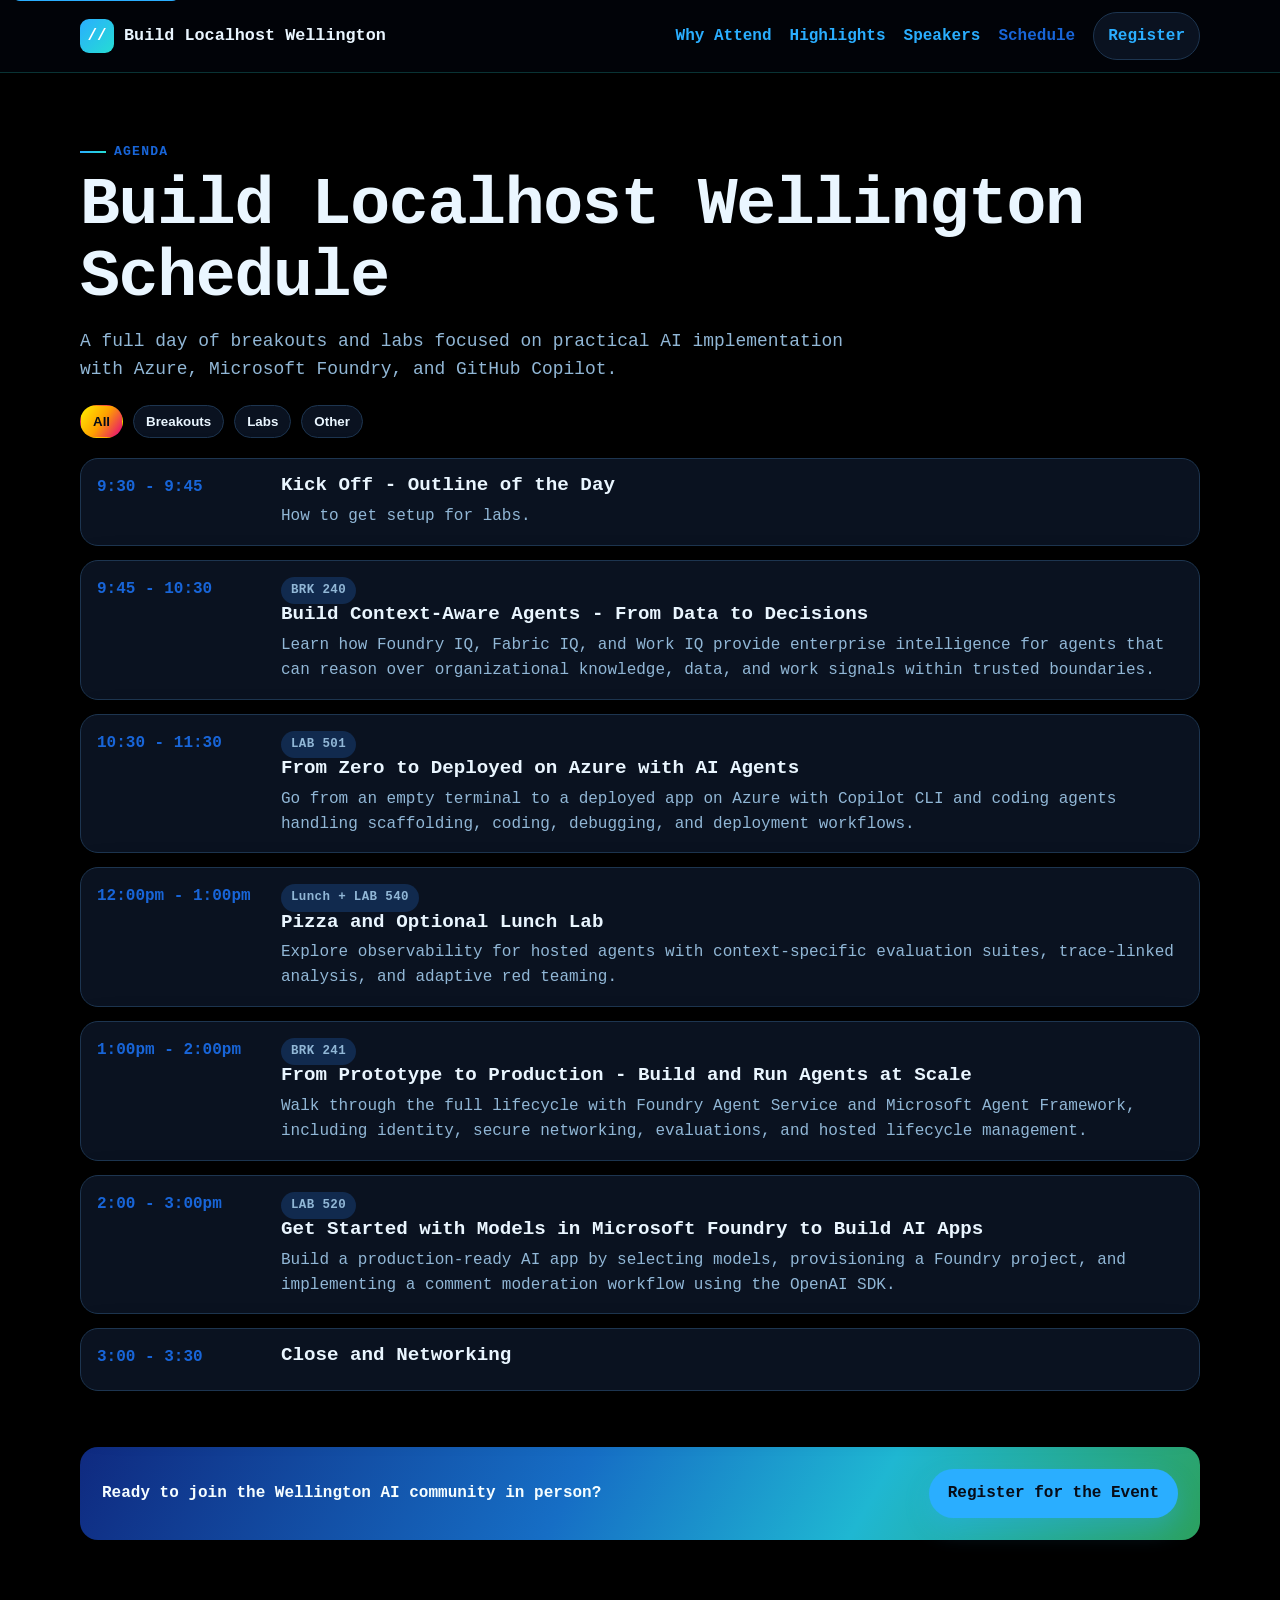
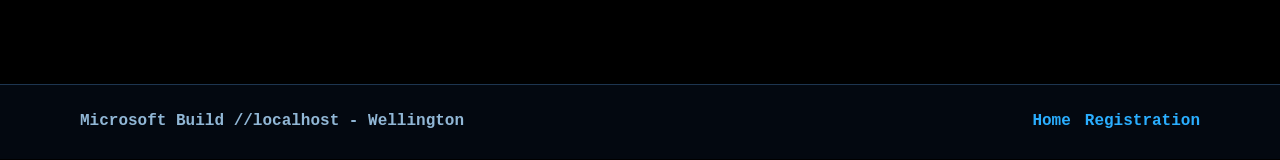
==== docs/schedule.html @ 283581ad "Initial build outline" ====
<!doctype html>
<html lang="en">
  <head>
    <meta charset="utf-8" />
    <meta name="viewport" content="width=device-width, initial-scale=1" />
    <title>Schedule | Microsoft Build //localhost - Wellington</title>
    <meta
      name="description"
      content="Full event agenda for Microsoft Build //localhost Wellington, including session topics and lab details."
    />
    <link rel="preconnect" href="https://fonts.googleapis.com" />
    <link rel="preconnect" href="https://fonts.gstatic.com" crossorigin />
    <link
      href="https://fonts.googleapis.com/css2?family=IBM+Plex+Sans:wght@400;500;600;700&family=Space+Grotesk:wght@600;700&display=swap"
      rel="stylesheet"
    />
    <link rel="stylesheet" href="assets/css/style.css" />
  </head>
  <body>
    <a class="skip-link" href="#main">Skip to content</a>

    <header class="site-header">
      <div class="shell nav-wrap">
        <a class="brand" href="index.html" aria-label="Build Localhost Wellington home">
          <span class="brand-mark" aria-hidden="true">//</span>
          <span class="brand-text">Build Localhost Wellington</span>
        </a>

        <button class="nav-toggle" aria-expanded="false" aria-controls="site-nav" aria-label="Open menu">
          Menu
        </button>

        <nav id="site-nav" class="site-nav" aria-label="Primary">
          <a href="index.html#why">Why Attend</a>
          <a href="index.html#highlights">Highlights</a>
          <a href="index.html#speakers">Speakers</a>
          <a href="schedule.html" aria-current="page">Schedule</a>
          <a class="btn btn-quiet" href="https://developer.microsoft.com/en-us/reactor/events/27230/" target="_blank" rel="noreferrer">Register</a>
        </nav>
      </div>
    </header>

    <main id="main" class="section">
      <div class="shell">
        <p class="kicker">Agenda</p>
        <h1 class="page-title">Build Localhost Wellington Schedule</h1>
        <p class="lead compact">
          A full day of breakouts and labs focused on practical AI implementation with Azure, Microsoft Foundry,
          and GitHub Copilot.
        </p>

        <div class="filter-row" role="group" aria-label="Filter sessions">
          <button class="filter-btn is-active" data-filter="all">All</button>
          <button class="filter-btn" data-filter="brk">Breakouts</button>
          <button class="filter-btn" data-filter="lab">Labs</button>
          <button class="filter-btn" data-filter="other">Other</button>
        </div>

        <section class="agenda" aria-label="Event sessions">
          <article class="session-card" data-type="other">
            <div class="session-time">9:30 - 9:45</div>
            <div class="session-main">
              <h2>Kick Off - Outline of the Day</h2>
              <p>How to get setup for labs.</p>
            </div>
          </article>

          <article class="session-card" data-type="brk">
            <div class="session-time">9:45 - 10:30</div>
            <div class="session-main">
              <p class="tag">BRK 240</p>
              <h2>Build Context-Aware Agents - From Data to Decisions</h2>
              <p>
                Learn how Foundry IQ, Fabric IQ, and Work IQ provide enterprise intelligence for agents that can
                reason over organizational knowledge, data, and work signals within trusted boundaries.
              </p>
            </div>
          </article>

          <article class="session-card" data-type="lab">
            <div class="session-time">10:30 - 11:30</div>
            <div class="session-main">
              <p class="tag">LAB 501</p>
              <h2>From Zero to Deployed on Azure with AI Agents</h2>
              <p>
                Go from an empty terminal to a deployed app on Azure with Copilot CLI and coding agents handling
                scaffolding, coding, debugging, and deployment workflows.
              </p>
            </div>
          </article>

          <article class="session-card" data-type="lab">
            <div class="session-time">12:00pm - 1:00pm</div>
            <div class="session-main">
              <p class="tag">Lunch + LAB 540</p>
              <h2>Pizza and Optional Lunch Lab</h2>
              <p>
                Explore observability for hosted agents with context-specific evaluation suites, trace-linked
                analysis, and adaptive red teaming.
              </p>
            </div>
          </article>

          <article class="session-card" data-type="brk">
            <div class="session-time">1:00pm - 2:00pm</div>
            <div class="session-main">
              <p class="tag">BRK 241</p>
              <h2>From Prototype to Production - Build and Run Agents at Scale</h2>
              <p>
                Walk through the full lifecycle with Foundry Agent Service and Microsoft Agent Framework, including
                identity, secure networking, evaluations, and hosted lifecycle management.
              </p>
            </div>
          </article>

          <article class="session-card" data-type="lab">
            <div class="session-time">2:00 - 3:00pm</div>
            <div class="session-main">
              <p class="tag">LAB 520</p>
              <h2>Get Started with Models in Microsoft Foundry to Build AI Apps</h2>
              <p>
                Build a production-ready AI app by selecting models, provisioning a Foundry project, and implementing
                a comment moderation workflow using the OpenAI SDK.
              </p>
            </div>
          </article>

          <article class="session-card" data-type="other">
            <div class="session-time">3:00 - 3:30</div>
            <div class="session-main">
              <h2>Close and Networking</h2>
            </div>
          </article>
        </section>

        <section class="section-band mini-band">
          <div class="band-layout">
            <p class="band-text">Ready to join the Wellington AI community in person?</p>
            <a class="btn btn-primary" href="https://developer.microsoft.com/en-us/reactor/events/27230/" target="_blank" rel="noreferrer">Register for the Event</a>
          </div>
        </section>
      </div>
    </main>

    <footer class="site-footer">
      <div class="shell footer-layout">
        <p>Microsoft Build //localhost - Wellington</p>
        <div class="footer-links">
          <a href="index.html">Home</a>
          <a href="https://developer.microsoft.com/en-us/reactor/events/27230/" target="_blank" rel="noreferrer">Registration</a>
        </div>
      </div>
    </footer>

    <script src="assets/js/main.js"></script>
  </body>
</html>
---- docs/assets/css/style.css ----
:root {
  --bg: #000000;
  --ink: #eaf6ff;
  --muted: #91b7d6;
  --surface: #0a1220;
  --line: #1d3550;
  --brand: #2aaeff;
  --brand-strong: #1865d8;
  --accent: #25ddd3;
  --warm: #ff9f00;
  --magenta: #e4007f;
  --yellow: #fff000;
  --green: #2eff00;
  --shadow: 0 20px 40px rgba(0, 0, 0, 0.45);
  --radius: 18px;
  --shell: min(1120px, 92vw);
  --font-title: "Cascadia Code", "Cascadia Mono", "Segoe UI Mono", Consolas, monospace;
}

* {
  box-sizing: border-box;
}

html,
body {
  margin: 0;
  padding: 0;
}

body {
  font-family: var(--font-title);
  color: var(--ink);
  background: var(--bg);
  line-height: 1.55;
}

img {
  max-width: 100%;
  height: auto;
  display: block;
}

a {
  color: var(--brand);
}

a:hover {
  color: var(--brand-strong);
}

.skip-link {
  position: absolute;
  top: -40px;
  left: 12px;
  background: var(--brand);
  color: #fff;
  padding: 8px 12px;
  border-radius: 8px;
  z-index: 1000;
}

.skip-link:focus {
  top: 12px;
}

.shell {
  width: var(--shell);
  margin-inline: auto;
}

.site-header {
  position: sticky;
  top: 0;
  z-index: 30;
  border-bottom: 1px solid rgba(37, 221, 211, 0.22);
  backdrop-filter: blur(8px);
  background: rgba(2, 4, 10, 0.88);
}

.nav-wrap {
  min-height: 72px;
  display: flex;
  align-items: center;
  justify-content: space-between;
  gap: 20px;
}

.brand {
  text-decoration: none;
  color: var(--ink);
  display: inline-flex;
  align-items: center;
  gap: 10px;
}

.brand-mark {
  display: inline-grid;
  place-items: center;
  width: 34px;
  aspect-ratio: 1;
  border-radius: 9px;
  color: #fff;
  background: linear-gradient(135deg, var(--brand), var(--accent));
  font-weight: 700;
}

.brand-text {
  font-family: var(--font-title);
  font-weight: 700;
  font-size: 1.05rem;
}

.site-nav {
  display: flex;
  align-items: center;
  gap: 18px;
}

.site-nav a {
  text-decoration: none;
  font-weight: 600;
}

.site-nav a[aria-current="page"] {
  color: var(--brand-strong);
}

.nav-toggle {
  display: none;
  border: 1px solid var(--line);
  background: var(--surface);
  color: var(--ink);
  border-radius: 10px;
  padding: 8px 10px;
  font-weight: 700;
}

.hero {
  position: relative;
  overflow: clip;
  padding: 74px 0 62px;
}

.hero-bg {
  position: absolute;
  inset: -30% -20% auto;
  height: 430px;
  background: none;
  pointer-events: none;
}

.hero-grid {
  position: relative;
  display: grid;
  grid-template-columns: 1.1fr 0.9fr;
  gap: 34px;
  align-items: center;
}

.kicker {
  display: inline-flex;
  align-items: center;
  gap: 8px;
  margin: 0;
  color: var(--brand-strong);
  text-transform: uppercase;
  font-size: 0.82rem;
  letter-spacing: 0.09em;
  font-weight: 700;
  font-family: var(--font-title);
}

.kicker::before {
  content: "";
  width: 26px;
  height: 2px;
  background: linear-gradient(90deg, var(--brand), var(--accent));
}

h1,
h2,
h3 {
  font-family: var(--font-title);
  line-height: 1.08;
  margin: 0 0 0.55em;
}

h1 {
  font-size: clamp(2.15rem, 5.2vw, 4.2rem);
  letter-spacing: -0.02em;
}

h2 {
  font-size: clamp(1.5rem, 3.2vw, 2.3rem);
}

h3 {
  font-size: 1.14rem;
}

p {
  margin-top: 0;
}

.lead {
  font-size: 1.12rem;
  color: var(--muted);
  max-width: 56ch;
}

.lead.compact {
  max-width: 72ch;
  margin-bottom: 22px;
}

.subtle {
  color: var(--muted);
  font-size: 0.94rem;
}

.hero-cta {
  display: flex;
  flex-wrap: wrap;
  gap: 12px;
  margin: 24px 0 10px;
}

.hero-image-card {
  margin: 0;
  border-radius: calc(var(--radius) + 2px);
  overflow: hidden;
  box-shadow: var(--shadow);
  border: 1px solid rgba(220, 226, 255, 0.9);
  transform: rotate(0.5deg);
}

.btn {
  text-decoration: none;
  display: inline-flex;
  align-items: center;
  justify-content: center;
  gap: 8px;
  border-radius: 999px;
  padding: 11px 18px;
  border: 1px solid transparent;
  font-weight: 700;
  transition: transform 120ms ease, box-shadow 160ms ease;
}

.btn:hover {
  transform: translateY(-1px);
}

.btn:focus-visible,
.nav-toggle:focus-visible,
.filter-btn:focus-visible {
  outline: 3px solid rgba(8, 178, 184, 0.4);
  outline-offset: 2px;
}

.btn-primary {
  color: #070c17;
  background: var(--brand);
  box-shadow: 0 10px 24px rgba(42, 174, 255, 0.3);
}

.btn-primary:hover {
  background: var(--brand-strong);
}

.btn-ghost {
  background: var(--surface);
  border-color: var(--line);
  color: var(--ink);
}

.btn-quiet {
  background: var(--surface);
  border-color: var(--line);
  padding-inline: 14px;
}

.section {
  padding: 64px 0;
}

.section-soft {
  padding: 38px 0;
}

.two-col {
  display: grid;
  grid-template-columns: 1.1fr 0.9fr;
  gap: 28px;
  align-items: start;
}

.check-list {
  list-style: none;
  margin: 0;
  padding: 22px;
  border-radius: var(--radius);
  background: var(--surface);
  border: 1px solid var(--line);
  box-shadow: var(--shadow);
}

.check-list li {
  position: relative;
  padding-left: 26px;
  margin: 0 0 12px;
  color: var(--muted);
}

.check-list li::before {
  content: "";
  position: absolute;
  top: 0.55em;
  left: 0;
  width: 13px;
  height: 13px;
  border-radius: 50%;
  background: linear-gradient(135deg, var(--yellow), var(--warm), var(--magenta));
}

.card-grid {
  display: grid;
  grid-template-columns: repeat(2, minmax(0, 1fr));
  gap: 16px;
}

.feature-card {
  padding: 20px;
  border-radius: var(--radius);
  border: 1px solid var(--line);
  background: var(--surface);
  box-shadow: var(--shadow);
}

.feature-card p {
  margin: 0;
  color: var(--muted);
}

.section-band {
  padding: 32px 0;
}

.band-layout {
  display: flex;
  align-items: center;
  justify-content: space-between;
  gap: 18px;
  padding: 22px;
  border-radius: var(--radius);
  color: #f6feff;
  background: linear-gradient(120deg, #0f2a80 0%, #166ec5 44%, #1fb7d2 70%, #2ca15f 100%);
}

.band-text {
  margin: 0;
  max-width: 52ch;
  font-weight: 600;
}

.speaker-list {
  display: grid;
  grid-template-columns: repeat(5, minmax(0, 1fr));
  gap: 10px;
  list-style: none;
  margin: 0;
  padding: 0;
}

.speaker-list li {
  border: 1px solid var(--line);
  background: var(--surface);
  border-radius: 12px;
  padding: 14px 12px;
  text-align: center;
  font-weight: 600;
}

.page-title {
  font-family: var(--font-title);
  margin-top: 8px;
  margin-bottom: 14px;
}

.filter-row {
  display: flex;
  flex-wrap: wrap;
  gap: 10px;
  margin-bottom: 20px;
}

.filter-btn {
  border: 1px solid var(--line);
  background: var(--surface);
  color: var(--ink);
  padding: 8px 12px;
  border-radius: 999px;
  font-weight: 700;
  cursor: pointer;
}

.filter-btn.is-active {
  color: #070c17;
  border-color: transparent;
  background: linear-gradient(125deg, var(--yellow), var(--warm), var(--magenta));
}

.agenda {
  display: grid;
  gap: 14px;
}

.session-card {
  display: grid;
  grid-template-columns: 170px 1fr;
  gap: 14px;
  align-items: start;
  background: var(--surface);
  border: 1px solid var(--line);
  border-radius: var(--radius);
  padding: 16px;
  box-shadow: var(--shadow);
}

.session-time {
  font-family: var(--font-title);
  font-weight: 700;
  color: var(--brand-strong);
}

.tag {
  margin: 0 0 6px;
  display: inline-block;
  border-radius: 999px;
  background: #112a4e;
  color: #6ec5ff;
  padding: 4px 10px;
  font-size: 0.78rem;
  font-weight: 700;
  letter-spacing: 0.03em;
}

.session-main h2 {
  font-size: 1.2rem;
  margin-bottom: 8px;
}

.session-main p {
  margin-bottom: 0;
  color: var(--muted);
}

.session-links {
  margin-top: 14px;
  display: flex;
  gap: 14px;
  flex-wrap: wrap;
}

.mini-band {
  margin-top: 24px;
  margin-bottom: 8px;
}

.site-footer {
  border-top: 1px solid var(--line);
  margin-top: 40px;
  background: rgba(4, 9, 18, 0.9);
}

.footer-layout {
  min-height: 74px;
  display: flex;
  align-items: center;
  justify-content: space-between;
  gap: 14px;
}

.footer-layout p {
  margin: 0;
  color: var(--muted);
  font-weight: 600;
}

.footer-links {
  display: flex;
  gap: 14px;
  align-items: center;
}

.footer-links a {
  text-decoration: none;
  font-weight: 700;
}

[hidden] {
  display: none !important;
}

@media (max-width: 960px) {
  .hero-grid,
  .two-col,
  .speaker-list {
    grid-template-columns: 1fr;
  }

  .speaker-list {
    grid-template-columns: repeat(2, minmax(0, 1fr));
  }

  .card-grid {
    grid-template-columns: 1fr;
  }

  .session-card {
    grid-template-columns: 1fr;
  }
}

@media (max-width: 760px) {
  .nav-toggle {
    display: inline-flex;
  }

  .site-nav {
    position: absolute;
    top: 72px;
    right: 4vw;
    left: 4vw;
    display: none;
    flex-direction: column;
    align-items: stretch;
    gap: 4px;
    padding: 12px;
    border-radius: 14px;
    border: 1px solid var(--line);
    box-shadow: var(--shadow);
    background: var(--surface);
  }

  .site-nav a {
    padding: 8px 4px;
  }

  .site-nav.is-open {
    display: flex;
  }

  .band-layout,
  .footer-layout {
    flex-direction: column;
    align-items: flex-start;
  }
}
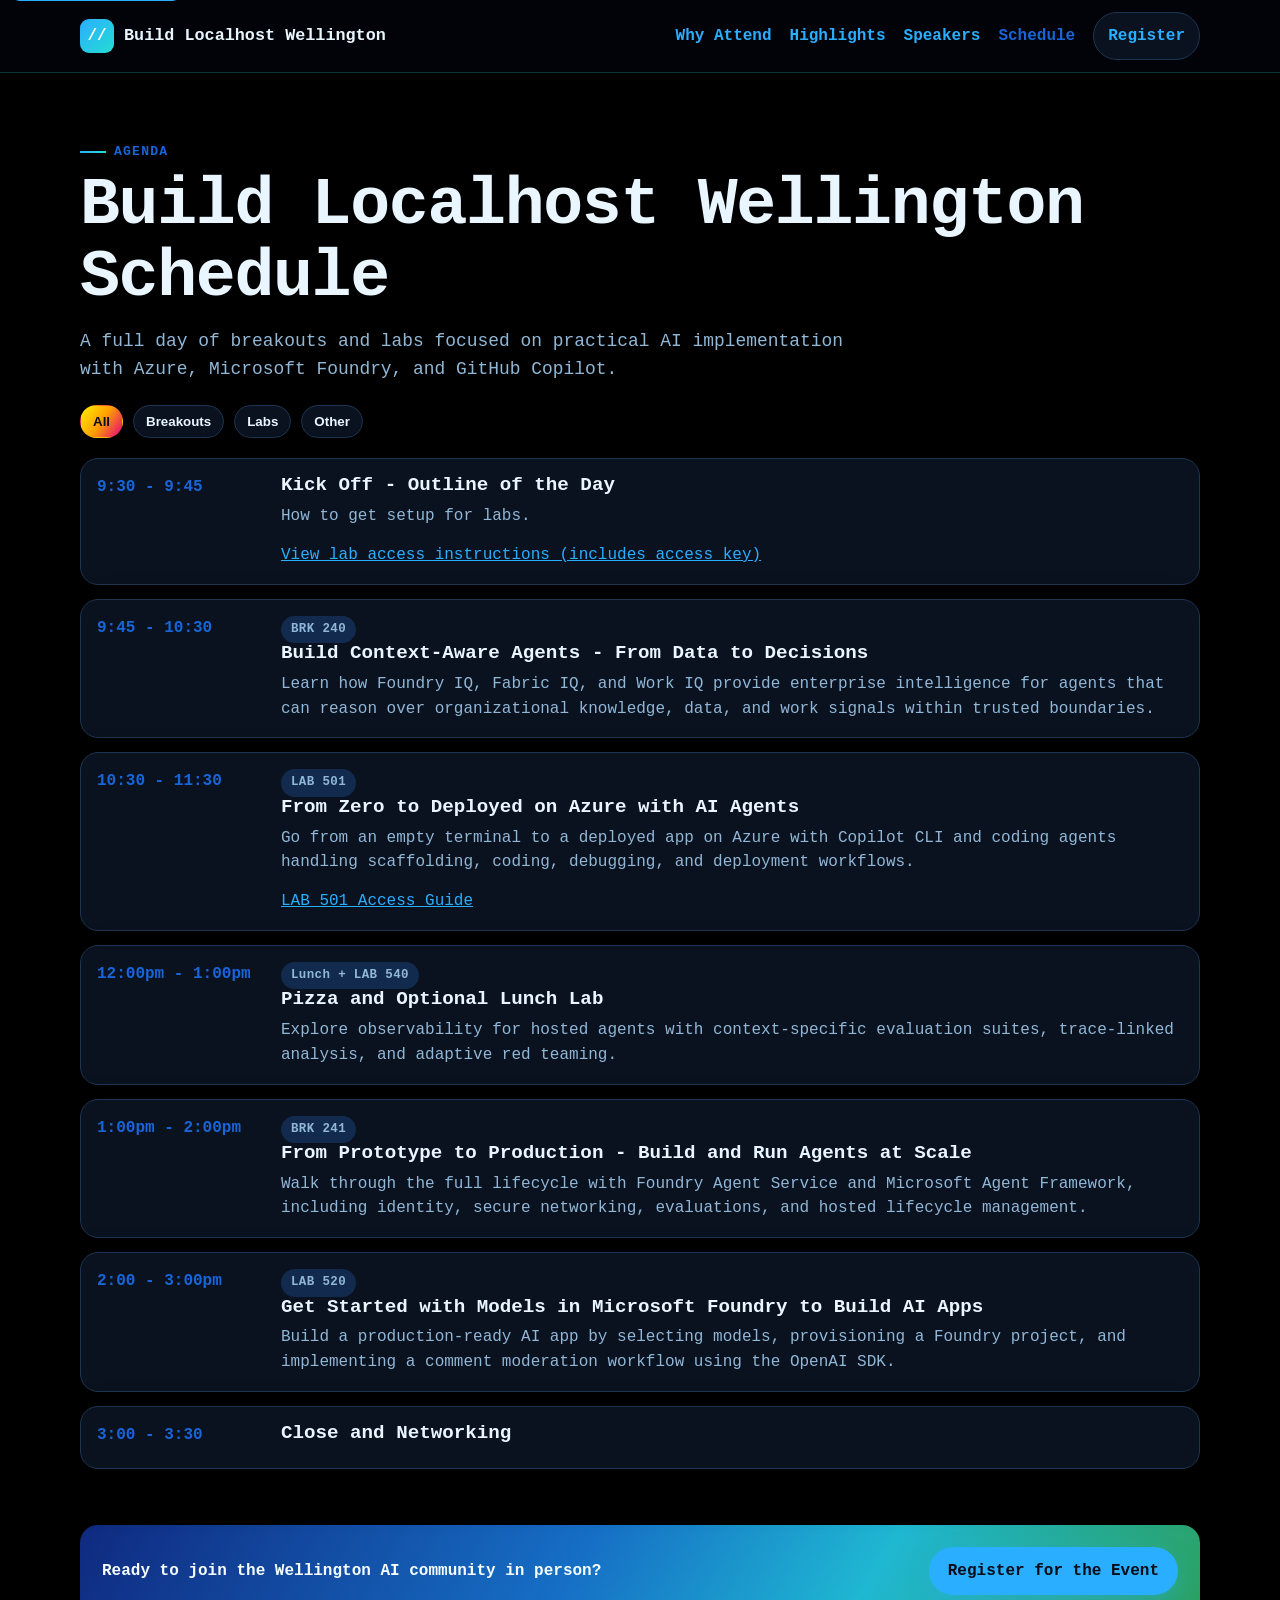
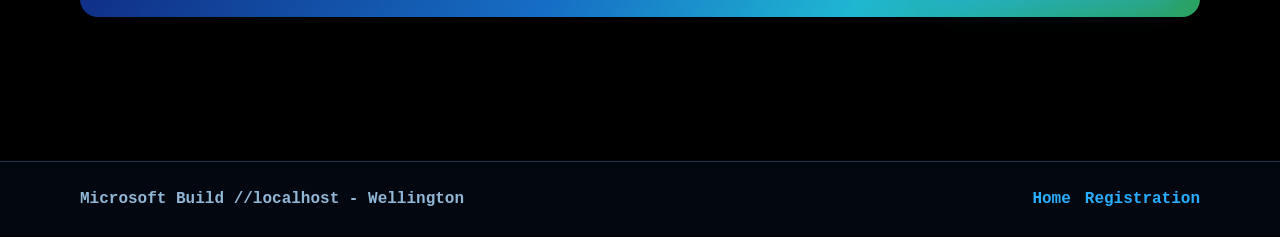
==== commit 046f88da: "Update to labs" ====
--- a/docs/schedule.html
+++ b/docs/schedule.html
@@ -62,6 +62,9 @@
             <div class="session-main">
               <h2>Kick Off - Outline of the Day</h2>
               <p>How to get setup for labs.</p>
+              <p class="session-links">
+                <a href="day.html#lab-access">View lab access instructions (includes access key)</a>
+              </p>
             </div>
           </article>
 
@@ -85,6 +88,9 @@
               <p>
                 Go from an empty terminal to a deployed app on Azure with Copilot CLI and coding agents handling
                 scaffolding, coding, debugging, and deployment workflows.
+              </p>
+              <p class="session-links">
+                <a href="lab501.html">LAB 501 Access Guide</a>
               </p>
             </div>
           </article>
--- a/docs/assets/css/style.css
+++ b/docs/assets/css/style.css
@@ -455,6 +455,16 @@
   color: var(--muted);
 }
 
+.lab-steps {
+  margin: 10px 0 0;
+  padding-left: 20px;
+  color: var(--muted);
+}
+
+.lab-steps li {
+  margin-bottom: 8px;
+}
+
 .session-links {
   margin-top: 14px;
   display: flex;
